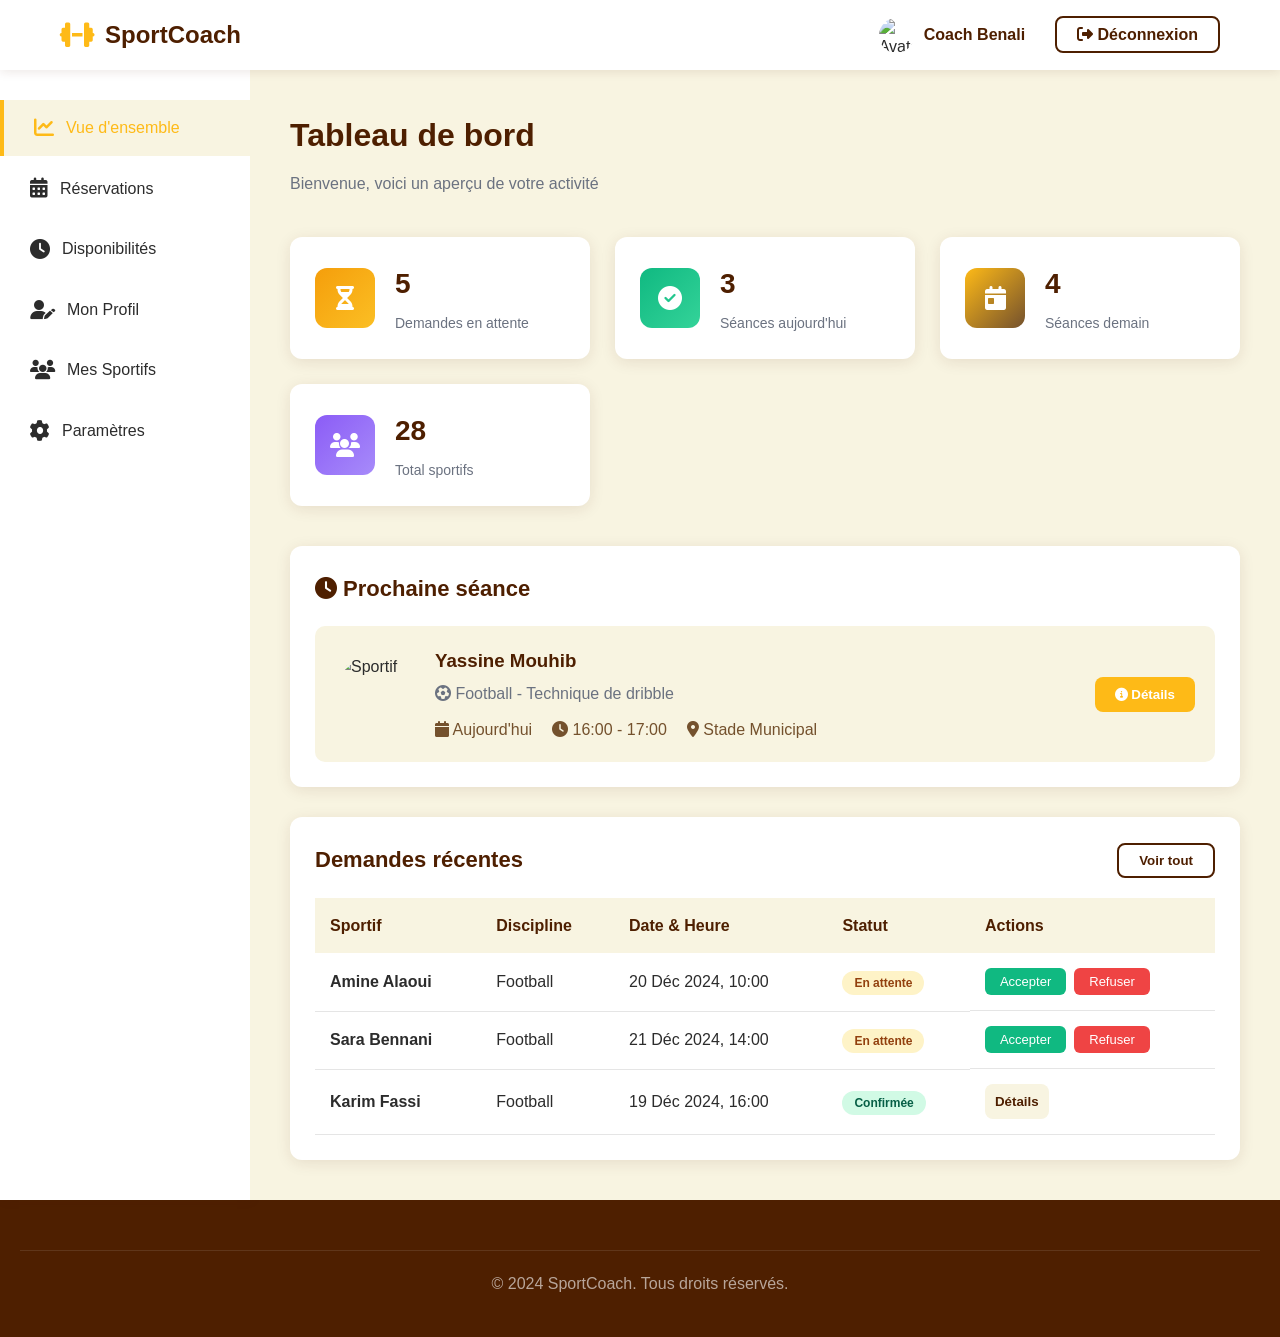
==== dashboard-athlete.html @ d8b82e39 "Choix du template du front-end" ====
<!DOCTYPE html>
<html lang="fr">
<head>
    <meta charset="UTF-8">
    <meta name="viewport" content="width=device-width, initial-scale=1.0">
    <title>Dashboard Coach - SportCoach</title>
    <link rel="stylesheet" href="https://cdnjs.cloudflare.com/ajax/libs/font-awesome/6.4.0/css/all.min.css">
    <link rel="stylesheet" href="style.css">
</head>
<body>
    <!-- Navigation -->
    <nav class="navbar" id="navbar">
        <div class="nav-container">
            <a href="index.html" class="logo">
                <i class="fas fa-dumbbell"></i>
                <span>SportCoach</span>
            </a>
            <ul class="nav-menu">
                <li style="display: flex; align-items: center; gap: 10px;">
                    <img src="https://ui-avatars.com/api/?name=Coach&background=FEBA17&color=fff" alt="Avatar" style="width: 35px; height: 35px; border-radius: 50%;">
                    <span style="color: var(--primary-dark); font-weight: 600;">Coach Benali</span>
                </li>
                <li><a href="index.html" class="btn-secondary"><i class="fas fa-sign-out-alt"></i> Déconnexion</a></li>
            </ul>
        </div>
    </nav>

    <!-- Dashboard Layout -->
    <div class="dashboard">
        <!-- Sidebar -->
        <aside class="sidebar">
            <ul class="sidebar-menu">
                <li class="sidebar-item">
                    <a href="#" class="sidebar-link active" onclick="showSection('overview')">
                        <i class="fas fa-chart-line"></i>
                        <span>Vue d'ensemble</span>
                    </a>
                </li>
                <li class="sidebar-item">
                    <a href="#" class="sidebar-link" onclick="showSection('bookings')">
                        <i class="fas fa-calendar-alt"></i>
                        <span>Réservations</span>
                    </a>
                </li>
                <li class="sidebar-item">
                    <a href="#" class="sidebar-link" onclick="showSection('availability')">
                        <i class="fas fa-clock"></i>
                        <span>Disponibilités</span>
                    </a>
                </li>
                <li class="sidebar-item">
                    <a href="#" class="sidebar-link" onclick="showSection('profile')">
                        <i class="fas fa-user-edit"></i>
                        <span>Mon Profil</span>
                    </a>
                </li>
                <li class="sidebar-item">
                    <a href="#" class="sidebar-link" onclick="showSection('athletes')">
                        <i class="fas fa-users"></i>
                        <span>Mes Sportifs</span>
                    </a>
                </li>
                <li class="sidebar-item">
                    <a href="#" class="sidebar-link" onclick="showSection('settings')">
                        <i class="fas fa-cog"></i>
                        <span>Paramètres</span>
                    </a>
                </li>
            </ul>
        </aside>

        <!-- Main Content -->
        <main class="main-content">
            <!-- Overview Section -->
            <div id="overviewSection" class="dashboard-section">
                <div class="dashboard-header">
                    <h1>Tableau de bord</h1>
                    <p style="color: var(--text-gray);">Bienvenue, voici un aperçu de votre activité</p>
                </div>

                <!-- Stats Grid -->
                <div class="stats-grid">
                    <div class="stat-card">
                        <div class="stat-icon pending">
                            <i class="fas fa-hourglass-half"></i>
                        </div>
                        <div class="stat-details">
                            <h3>5</h3>
                            <p>Demandes en attente</p>
                        </div>
                    </div>
                    <div class="stat-card">
                        <div class="stat-icon confirmed">
                            <i class="fas fa-check-circle"></i>
                        </div>
                        <div class="stat-details">
                            <h3>3</h3>
                            <p>Séances aujourd'hui</p>
                        </div>
                    </div>
                    <div class="stat-card">
                        <div class="stat-icon today">
                            <i class="fas fa-calendar-day"></i>
                        </div>
                        <div class="stat-details">
                            <h3>4</h3>
                            <p>Séances demain</p>
                        </div>
                    </div>
                    <div class="stat-card">
                        <div class="stat-icon tomorrow">
                            <i class="fas fa-users"></i>
                        </div>
                        <div class="stat-details">
                            <h3>28</h3>
                            <p>Total sportifs</p>
                        </div>
                    </div>
                </div>

                <!-- Next Session -->
                <div class="table-container" style="margin-bottom: 30px;">
                    <div class="table-header">
                        <h2><i class="fas fa-clock"></i> Prochaine séance</h2>
                    </div>
                    <div style="padding: 20px; display: flex; gap: 20px; align-items: center; background-color: var(--primary-light); border-radius: 10px;">
                        <img src="https://ui-avatars.com/api/?name=Yassine+M&background=74512D&color=fff" alt="Sportif" style="width: 80px; height: 80px; border-radius: 50%;">
                        <div style="flex: 1;">
                            <h3 style="color: var(--primary-dark); margin-bottom: 5px;">Yassine Mouhib</h3>
                            <p style="color: var(--text-gray); margin-bottom: 10px;"><i class="fas fa-futbol"></i> Football - Technique de dribble</p>
                            <div style="display: flex; gap: 20px;">
                                <span style="color: var(--primary-brown);"><i class="fas fa-calendar"></i> Aujourd'hui</span>
                                <span style="color: var(--primary-brown);"><i class="fas fa-clock"></i> 16:00 - 17:00</span>
                                <span style="color: var(--primary-brown);"><i class="fas fa-map-marker-alt"></i> Stade Municipal</span>
                            </div>
                        </div>
                        <button class="btn-primary" style="padding: 10px 20px;">
                            <i class="fas fa-info-circle"></i> Détails
                        </button>
                    </div>
                </div>

                <!-- Recent Bookings -->
                <div class="table-container">
                    <div class="table-header">
                        <h2>Demandes récentes</h2>
                        <button class="btn-secondary" onclick="showSection('bookings')">Voir tout</button>
                    </div>
                    <table>
                        <thead>
                            <tr>
                                <th>Sportif</th>
                                <th>Discipline</th>
                                <th>Date & Heure</th>
                                <th>Statut</th>
                                <th>Actions</th>
                            </tr>
                        </thead>
                        <tbody>
                            <tr>
                                <td><strong>Amine Alaoui</strong></td>
                                <td>Football</td>
                                <td>20 Déc 2024, 10:00</td>
                                <td><span class="status-badge pending">En attente</span></td>
                                <td class="action-buttons">
                                    <button class="btn-accept" onclick="handleBooking('accept', 1)">Accepter</button>
                                    <button class="btn-reject" onclick="handleBooking('reject', 1)">Refuser</button>
                                </td>
                            </tr>
                            <tr>
                                <td><strong>Sara Bennani</strong></td>
                                <td>Football</td>
                                <td>21 Déc 2024, 14:00</td>
                                <td><span class="status-badge pending">En attente</span></td>
                                <td class="action-buttons">
                                    <button class="btn-accept" onclick="handleBooking('accept', 2)">Accepter</button>
                                    <button class="btn-reject" onclick="handleBooking('reject', 2)">Refuser</button>
                                </td>
                            </tr>
                            <tr>
                                <td><strong>Karim Fassi</strong></td>
                                <td>Football</td>
                                <td>19 Déc 2024, 16:00</td>
                                <td><span class="status-badge confirmed">Confirmée</span></td>
                                <td><button class="btn-view" onclick="viewBookingDetails(3)">Détails</button></td>
                            </tr>
                        </tbody>
                    </table>
                </div>
            </div>

            <!-- Bookings Section -->
            <div id="bookingsSection" class="dashboard-section" style="display: none;">
                <div class="dashboard-header">
                    <h1>Gestion des Réservations</h1>
                    <p style="color: var(--text-gray);">Gérez toutes vos demandes de séances</p>
                </div>

                <div class="table-container">
                    <div class="table-header">
                        <h2>Toutes les réservations</h2>
                        <div style="display: flex; gap: 10px;">
                            <select class="form-control" style="width: auto; padding: 8px 15px;">
                                <option>Tous les statuts</option>
                                <option>En attente</option>
                                <option>Confirmées</option>
                                <option>Terminées</option>
                                <option>Annulées</option>
                            </select>
                        </div>
                    </div>
                    <table>
                        <thead>
                            <tr>
                                <th>ID</th>
                                <th>Sportif</th>
                                <th>Discipline</th>
                                <th>Date & Heure</th>
                                <th>Durée</th>
                                <th>Statut</th>
                                <th>Actions</th>
                            </tr>
                        </thead>
                        <tbody id="bookingsTable">
                            <!-- Populated by JavaScript -->
                        </tbody>
                    </table>
                </div>
            </div>

            <!-- Availability Section -->
            <div id="availabilitySection" class="dashboard-section" style="display: none;">
                <div class="dashboard-header">
                    <h1>Mes Disponibilités</h1>
                    <p style="color: var(--text-gray);">Gérez vos créneaux horaires disponibles</p>
                </div>

                <div class="table-container">
                    <div class="table-header">
                        <h2>Créneaux disponibles</h2>
                        <button class="btn-primary" onclick="addAvailability()">
                            <i class="fas fa-plus"></i> Ajouter un créneau
                        </button>
                    </div>
                    <div style="padding: 20px;">
                        <p style="color: var(--text-gray); text-align: center; padding: 40px;">
                            <i class="fas fa-calendar-plus" style="font-size: 48px; color: var(--primary-gold); margin-bottom: 15px; display: block;"></i>
                            Gérez vos disponibilités pour permettre aux sportifs de réserver des séances
                        </p>
                    </div>
                </div>
            </div>

            <!-- Profile Section -->
            <div id="profileSection" class="dashboard-section" style="display: none;">
                <div class="dashboard-header">
                    <h1>Mon Profil</h1>
                    <p style="color: var(--text-gray);">Modifiez vos informations professionnelles</p>
                </div>

                <div class="table-container">
                    <form id="profileForm" style="max-width: 800px; margin: 0 auto;">
                        <div style="text-align: center; margin-bottom: 30px;">
                            <img src="https://ui-avatars.com/api/?name=Coach+Benali&background=FEBA17&color=fff&size=120" alt="Photo" style="width: 120px; height: 120px; border-radius: 50%; margin-bottom: 15px;">
                            <button type="button" class="btn-secondary">
                                <i class="fas fa-camera"></i> Changer la photo
                            </button>
                        </div>

                        <div style="display: grid; grid-template-columns: 1fr 1fr; gap: 20px;">
                            <div class="form-group">
                                <label>Prénom</label>
                                <input type="text" class="form-control" value="Ahmed" style="padding-left: 15px;">
                            </div>
                            <div class="form-group">
                                <label>Nom</label>
                                <input type="text" class="form-control" value="Benali" style="padding-left: 15px;">
                            </div>
                        </div>

                        <div class="form-group">
                            <label>Email</label>
                            <input type="email" class="form-control" value="ahmed.benali@sportcoach.com" style="padding-left: 15px;">
                        </div>

                        <div class="form-group">
                            <label>Téléphone</label>
                            <input type="tel" class="form-control" value="+212 6XX-XXXXXX" style="padding-left: 15px;">
                        </div>

                        <div class="form-group">
                            <label>Biographie</label>
                            <textarea class="form-control" rows="4" style="padding: 15px; resize: vertical;">Coach de football professionnel avec 10 ans d'expérience...</textarea>
                        </div>

                        <div class="form-group">
                            <label>Spécialités</label>
                            <input type="text" class="form-control" value="Football, Technique, Tactique" style="padding-left: 15px;">
                        </div>

                        <div style="display: grid; grid-template-columns: 1fr 1fr; gap: 20px;">
                            <div class="form-group">
                                <label>Années d'expérience</label>
                                <input type="number" class="form-control" value="10" style="padding-left: 15px;">
                            </div>
                            <div class="form-group">
                                <label>Certifications</label>
                                <input type="text" class="form-control" value="CAF Licence A" style="padding-left: 15px;">
                            </div>
                        </div>

                        <button type="submit" class="btn-submit">
                            <i class="fas fa-save"></i> Enregistrer les modifications
                        </button>
                    </form>
                </div>
            </div>
        </main>
    </div>

    <!-- Footer -->
    <footer class="footer">
        <div class="footer-bottom" style="padding: 20px;">
            <p>&copy; 2024 SportCoach. Tous droits réservés.</p>
        </div>
    </footer>

    <script src="https://cdn.jsdelivr.net/npm/sweetalert2@11"></script>
    <script src="dashboard-coach.js"></script>
    <script src="main.js"></script>
</body>
</html>
---- style.css ----
/* ==================== VARIABLES CSS ==================== */
:root {
    --primary-dark: #4E1F00;
    --primary-brown: #74512D;
    --primary-gold: #FEBA17;
    --primary-light: #F8F4E1;
    --white: #ffffff;
    --text-dark: #2c2c2c;
    --text-gray: #6b7280;
    --success: #10b981;
    --danger: #ef4444;
    --warning: #f59e0b;
    --shadow: rgba(78, 31, 0, 0.1);
    --shadow-md: rgba(78, 31, 0, 0.15);
    --shadow-lg: rgba(78, 31, 0, 0.2);
}

/* ==================== RESET & BASE ==================== */
* {
    margin: 0;
    padding: 0;
    box-sizing: border-box;
}

body {
    font-family: 'Segoe UI', Tahoma, Geneva, Verdana, sans-serif;
    background-color: var(--primary-light);
    color: var(--text-dark);
    line-height: 1.6;
    overflow-x: hidden;
}

a {
    text-decoration: none;
    color: inherit;
}

img {
    max-width: 100%;
    height: auto;
    display: block;
}

button {
    cursor: pointer;
    border: none;
    outline: none;
    font-family: inherit;
}

input, textarea, select {
    font-family: inherit;
    outline: none;
}

/* ==================== NAVIGATION ==================== */
.navbar {
    background-color: var(--white);
    box-shadow: 0 2px 10px var(--shadow);
    position: fixed;
    top: 0;
    left: 0;
    right: 0;
    z-index: 1000;
    transition: all 0.3s ease;
}

.navbar.scrolled {
    box-shadow: 0 4px 20px var(--shadow-md);
}

.nav-container {
    max-width: 1200px;
    margin: 0 auto;
    padding: 0 20px;
    display: flex;
    justify-content: space-between;
    align-items: center;
    height: 70px;
}

.logo {
    display: flex;
    align-items: center;
    gap: 10px;
    font-size: 24px;
    font-weight: bold;
    color: var(--primary-dark);
}

.logo i {
    color: var(--primary-gold);
    font-size: 28px;
}

.nav-menu {
    display: flex;
    list-style: none;
    gap: 30px;
    align-items: center;
}

.nav-link {
    color: var(--text-dark);
    font-weight: 500;
    transition: color 0.3s ease;
    display: flex;
    align-items: center;
    gap: 5px;
}

.nav-link:hover {
    color: var(--primary-gold);
}

.nav-link i {
    font-size: 18px;
}

.btn-primary {
    background-color: var(--primary-gold);
    color: var(--white);
    padding: 10px 25px;
    border-radius: 8px;
    font-weight: 600;
    transition: all 0.3s ease;
}

.btn-primary:hover {
    background-color: var(--primary-brown);
    transform: translateY(-2px);
    box-shadow: 0 4px 12px var(--shadow-md);
}

.btn-secondary {
    background-color: transparent;
    color: var(--primary-dark);
    border: 2px solid var(--primary-dark);
    padding: 8px 20px;
    border-radius: 8px;
    font-weight: 600;
    transition: all 0.3s ease;
}

.btn-secondary:hover {
    background-color: var(--primary-dark);
    color: var(--white);
}

.mobile-menu-toggle {
    display: none;
    font-size: 24px;
    color: var(--primary-dark);
    background: none;
}

/* ==================== HERO SECTION ==================== */
.hero {
    margin-top: 70px;
    background: linear-gradient(135deg, var(--primary-light) 0%, #ffffff 100%);
    padding: 80px 20px;
    position: relative;
    overflow: hidden;
}

.hero::before {
    content: '';
    position: absolute;
    top: 0;
    right: 0;
    width: 500px;
    height: 500px;
    background: radial-gradient(circle, var(--primary-gold) 0%, transparent 70%);
    opacity: 0.1;
    border-radius: 50%;
}

.hero-container {
    max-width: 1200px;
    margin: 0 auto;
    display: grid;
    grid-template-columns: 1fr 1fr;
    gap: 60px;
    align-items: center;
}

.hero-content h1 {
    font-size: 48px;
    color: var(--primary-dark);
    margin-bottom: 20px;
    line-height: 1.2;
}

.hero-content .highlight {
    color: var(--primary-gold);
}

.hero-content p {
    font-size: 18px;
    color: var(--text-gray);
    margin-bottom: 30px;
}

.hero-buttons {
    display: flex;
    gap: 15px;
    flex-wrap: wrap;
}

.hero-image {
    position: relative;
}

.hero-image img {
    width: 100%;
    border-radius: 20px;
    box-shadow: 0 20px 60px var(--shadow-lg);
}

/* ==================== FEATURES SECTION ==================== */
.features {
    padding: 80px 20px;
    background-color: var(--white);
}

.section-title {
    text-align: center;
    margin-bottom: 60px;
}

.section-title h2 {
    font-size: 36px;
    color: var(--primary-dark);
    margin-bottom: 10px;
}

.section-title p {
    color: var(--text-gray);
    font-size: 16px;
}

.features-container {
    max-width: 1200px;
    margin: 0 auto;
    display: grid;
    grid-template-columns: repeat(auto-fit, minmax(280px, 1fr));
    gap: 40px;
}

.feature-card {
    background-color: var(--primary-light);
    padding: 40px 30px;
    border-radius: 15px;
    text-align: center;
    transition: all 0.3s ease;
    border: 2px solid transparent;
}

.feature-card:hover {
    transform: translateY(-10px);
    box-shadow: 0 15px 40px var(--shadow-md);
    border-color: var(--primary-gold);
}

.feature-icon {
    width: 70px;
    height: 70px;
    background: linear-gradient(135deg, var(--primary-gold), var(--primary-brown));
    border-radius: 50%;
    display: flex;
    align-items: center;
    justify-content: center;
    margin: 0 auto 20px;
    font-size: 28px;
    color: var(--white);
}

.feature-card h3 {
    font-size: 22px;
    color: var(--primary-dark);
    margin-bottom: 15px;
}

.feature-card p {
    color: var(--text-gray);
    line-height: 1.8;
}

/* ==================== COACH CARDS ==================== */
.coaches-section {
    padding: 80px 20px;
    background-color: var(--primary-light);
}

.coaches-grid {
    max-width: 1200px;
    margin: 0 auto;
    display: grid;
    grid-template-columns: repeat(auto-fill, minmax(300px, 1fr));
    gap: 30px;
}

.coach-card {
    background-color: var(--white);
    border-radius: 15px;
    overflow: hidden;
    box-shadow: 0 5px 20px var(--shadow);
    transition: all 0.3s ease;
}

.coach-card:hover {
    transform: translateY(-5px);
    box-shadow: 0 15px 40px var(--shadow-md);
}

.coach-image {
    width: 100%;
    height: 250px;
    object-fit: cover;
    background-color: var(--primary-light);
}

.coach-info {
    padding: 25px;
}

.coach-header {
    display: flex;
    justify-content: space-between;
    align-items: start;
    margin-bottom: 15px;
}

.coach-name {
    font-size: 22px;
    color: var(--primary-dark);
    margin-bottom: 5px;
}

.coach-specialty {
    color: var(--primary-gold);
    font-size: 14px;
    font-weight: 600;
}

.coach-rating {
    display: flex;
    align-items: center;
    gap: 5px;
    color: var(--primary-gold);
    font-weight: bold;
}

.coach-stats {
    display: flex;
    gap: 20px;
    margin-bottom: 15px;
    padding-bottom: 15px;
    border-bottom: 1px solid #e5e5e5;
}

.stat-item {
    display: flex;
    align-items: center;
    gap: 5px;
    color: var(--text-gray);
    font-size: 14px;
}

.stat-item i {
    color: var(--primary-brown);
}

.coach-tags {
    display: flex;
    flex-wrap: wrap;
    gap: 8px;
    margin-bottom: 20px;
}

.tag {
    background-color: var(--primary-light);
    color: var(--primary-brown);
    padding: 5px 12px;
    border-radius: 20px;
    font-size: 12px;
    font-weight: 500;
}

.coach-actions {
    display: flex;
    gap: 10px;
}

.btn-view {
    flex: 1;
    background-color: var(--primary-light);
    color: var(--primary-dark);
    padding: 10px;
    border-radius: 8px;
    font-weight: 600;
    transition: all 0.3s ease;
}

.btn-view:hover {
    background-color: var(--primary-brown);
    color: var(--white);
}

.btn-book {
    flex: 1;
    background-color: var(--primary-gold);
    color: var(--white);
    padding: 10px;
    border-radius: 8px;
    font-weight: 600;
    transition: all 0.3s ease;
}

.btn-book:hover {
    background-color: var(--primary-brown);
}

/* ==================== FORMS ==================== */
.form-container {
    max-width: 500px;
    margin: 100px auto 50px;
    background-color: var(--white);
    padding: 40px;
    border-radius: 15px;
    box-shadow: 0 10px 40px var(--shadow-md);
}

.form-header {
    text-align: center;
    margin-bottom: 30px;
}

.form-header h2 {
    font-size: 28px;
    color: var(--primary-dark);
    margin-bottom: 10px;
}

.form-header p {
    color: var(--text-gray);
}

.form-group {
    margin-bottom: 20px;
}

.form-group label {
    display: block;
    color: var(--primary-dark);
    font-weight: 600;
    margin-bottom: 8px;
}

.input-group {
    position: relative;
}

.input-group i {
    position: absolute;
    left: 15px;
    top: 50%;
    transform: translateY(-50%);
    color: var(--text-gray);
}

.form-control {
    width: 100%;
    padding: 12px 15px 12px 45px;
    border: 2px solid #e5e5e5;
    border-radius: 8px;
    font-size: 15px;
    transition: all 0.3s ease;
}

.form-control:focus {
    border-color: var(--primary-gold);
}

.form-control.error {
    border-color: var(--danger);
}

.error-message {
    color: var(--danger);
    font-size: 13px;
    margin-top: 5px;
    display: none;
}

.error-message.show {
    display: block;
}

.btn-submit {
    width: 100%;
    background-color: var(--primary-gold);
    color: var(--white);
    padding: 14px;
    border-radius: 8px;
    font-size: 16px;
    font-weight: 600;
    transition: all 0.3s ease;
    margin-top: 20px;
}

.btn-submit:hover {
    background-color: var(--primary-brown);
    transform: translateY(-2px);
    box-shadow: 0 5px 15px var(--shadow-md);
}

.form-footer {
    text-align: center;
    margin-top: 20px;
    color: var(--text-gray);
}

.form-footer a {
    color: var(--primary-gold);
    font-weight: 600;
}

/* ==================== DASHBOARD ==================== */
.dashboard {
    margin-top: 70px;
    display: flex;
    min-height: calc(100vh - 70px);
}

.sidebar {
    width: 250px;
    background-color: var(--white);
    box-shadow: 2px 0 10px var(--shadow);
    padding: 30px 0;
}

.sidebar-menu {
    list-style: none;
}

.sidebar-item {
    margin-bottom: 5px;
}

.sidebar-link {
    display: flex;
    align-items: center;
    gap: 12px;
    padding: 15px 30px;
    color: var(--text-dark);
    transition: all 0.3s ease;
}

.sidebar-link:hover,
.sidebar-link.active {
    background-color: var(--primary-light);
    color: var(--primary-gold);
    border-left: 4px solid var(--primary-gold);
}

.sidebar-link i {
    font-size: 20px;
}

.main-content {
    flex: 1;
    padding: 40px;
    background-color: var(--primary-light);
}

.dashboard-header {
    margin-bottom: 40px;
}

.dashboard-header h1 {
    font-size: 32px;
    color: var(--primary-dark);
    margin-bottom: 10px;
}

.stats-grid {
    display: grid;
    grid-template-columns: repeat(auto-fit, minmax(250px, 1fr));
    gap: 25px;
    margin-bottom: 40px;
}

.stat-card {
    background-color: var(--white);
    padding: 25px;
    border-radius: 12px;
    box-shadow: 0 3px 15px var(--shadow);
    display: flex;
    align-items: center;
    gap: 20px;
    transition: all 0.3s ease;
}

.stat-card:hover {
    transform: translateY(-3px);
    box-shadow: 0 8px 25px var(--shadow-md);
}

.stat-icon {
    width: 60px;
    height: 60px;
    border-radius: 12px;
    display: flex;
    align-items: center;
    justify-content: center;
    font-size: 24px;
    color: var(--white);
}

.stat-icon.pending {
    background: linear-gradient(135deg, var(--warning), #fbbf24);
}

.stat-icon.confirmed {
    background: linear-gradient(135deg, var(--success), #34d399);
}

.stat-icon.today {
    background: linear-gradient(135deg, var(--primary-gold), var(--primary-brown));
}

.stat-icon.tomorrow {
    background: linear-gradient(135deg, #8b5cf6, #a78bfa);
}

.stat-details h3 {
    font-size: 28px;
    color: var(--primary-dark);
    margin-bottom: 5px;
}

.stat-details p {
    color: var(--text-gray);
    font-size: 14px;
}

/* ==================== TABLE ==================== */
.table-container {
    background-color: var(--white);
    border-radius: 12px;
    padding: 25px;
    box-shadow: 0 3px 15px var(--shadow);
    overflow-x: auto;
}

.table-header {
    display: flex;
    justify-content: space-between;
    align-items: center;
    margin-bottom: 20px;
}

.table-header h2 {
    font-size: 22px;
    color: var(--primary-dark);
}

table {
    width: 100%;
    border-collapse: collapse;
}

thead th {
    background-color: var(--primary-light);
    color: var(--primary-dark);
    padding: 15px;
    text-align: left;
    font-weight: 600;
}

tbody td {
    padding: 15px;
    border-bottom: 1px solid #e5e5e5;
}

tbody tr:hover {
    background-color: var(--primary-light);
}

.status-badge {
    padding: 5px 12px;
    border-radius: 20px;
    font-size: 12px;
    font-weight: 600;
}

.status-badge.pending {
    background-color: #fef3c7;
    color: #92400e;
}

.status-badge.confirmed {
    background-color: #d1fae5;
    color: #065f46;
}

.status-badge.cancelled {
    background-color: #fee2e2;
    color: #991b1b;
}

.action-buttons {
    display: flex;
    gap: 8px;
}

.btn-accept {
    background-color: var(--success);
    color: var(--white);
    padding: 6px 15px;
    border-radius: 6px;
    font-size: 13px;
    transition: all 0.3s ease;
}

.btn-accept:hover {
    background-color: #059669;
}

.btn-reject {
    background-color: var(--danger);
    color: var(--white);
    padding: 6px 15px;
    border-radius: 6px;
    font-size: 13px;
    transition: all 0.3s ease;
}

.btn-reject:hover {
    background-color: #dc2626;
}

/* ==================== MODAL ==================== */
.modal {
    display: none;
    position: fixed;
    top: 0;
    left: 0;
    width: 100%;
    height: 100%;
    background-color: rgba(0, 0, 0, 0.6);
    z-index: 2000;
    align-items: center;
    justify-content: center;
}

.modal.show {
    display: flex;
}

.modal-content {
    background-color: var(--white);
    border-radius: 15px;
    padding: 30px;
    max-width: 600px;
    width: 90%;
    max-height: 90vh;
    overflow-y: auto;
    position: relative;
    animation: modalSlideIn 0.3s ease;
}

@keyframes modalSlideIn {
    from {
        transform: translateY(-50px);
        opacity: 0;
    }
    to {
        transform: translateY(0);
        opacity: 1;
    }
}

.modal-header {
    display: flex;
    justify-content: space-between;
    align-items: center;
    margin-bottom: 20px;
    padding-bottom: 15px;
    border-bottom: 2px solid var(--primary-light);
}

.modal-header h3 {
    font-size: 24px;
    color: var(--primary-dark);
}

.close-modal {
    font-size: 28px;
    color: var(--text-gray);
    background: none;
    transition: color 0.3s ease;
}

.close-modal:hover {
    color: var(--danger);
}

/* ==================== FOOTER ==================== */
.footer {
    background-color: var(--primary-dark);
    color: var(--white);
    padding: 50px 20px 20px;
}

.footer-container {
    max-width: 1200px;
    margin: 0 auto;
    display: grid;
    grid-template-columns: repeat(auto-fit, minmax(250px, 1fr));
    gap: 40px;
    margin-bottom: 30px;
}

.footer-section h3 {
    font-size: 20px;
    margin-bottom: 20px;
    color: var(--primary-gold);
}

.footer-section p {
    color: rgba(255, 255, 255, 0.8);
    line-height: 1.8;
}

.footer-links {
    list-style: none;
}

.footer-links li {
    margin-bottom: 10px;
}

.footer-links a {
    color: rgba(255, 255, 255, 0.8);
    transition: color 0.3s ease;
}

.footer-links a:hover {
    color: var(--primary-gold);
}

.social-links {
    display: flex;
    gap: 15px;
    margin-top: 15px;
}

.social-links a {
    width: 40px;
    height: 40px;
    background-color: rgba(255, 255, 255, 0.1);
    border-radius: 50%;
    display: flex;
    align-items: center;
    justify-content: center;
    color: var(--white);
    transition: all 0.3s ease;
}

.social-links a:hover {
    background-color: var(--primary-gold);
    transform: translateY(-3px);
}

.footer-bottom {
    text-align: center;
    padding-top: 20px;
    border-top: 1px solid rgba(255, 255, 255, 0.1);
    color: rgba(255, 255, 255, 0.6);
}

/* ==================== RESPONSIVE ==================== */
@media (max-width: 768px) {
    .mobile-menu-toggle {
        display: block;
    }

    .nav-menu {
        position: absolute;
        top: 70px;
        left: 0;
        right: 0;
        background-color: var(--white);
        flex-direction: column;
        padding: 20px;
        box-shadow: 0 5px 20px var(--shadow);
        display: none;
    }

    .nav-menu.active {
        display: flex;
    }

    .hero-container {
        grid-template-columns: 1fr;
        gap: 40px;
    }

    .hero-content h1 {
        font-size: 36px;
    }

    .dashboard {
        flex-direction: column;
    }

    .sidebar {
        width: 100%;
    }

    .stats-grid {
        grid-template-columns: 1fr;
    }

    .table-container {
        overflow-x: scroll;
    }
}

@media (max-width: 480px) {
    .hero-content h1 {
        font-size: 28px;
    }

    .hero-buttons {
        flex-direction: column;
    }

    .btn-primary, .btn-secondary {
        width: 100%;
        text-align: center;
    }
}
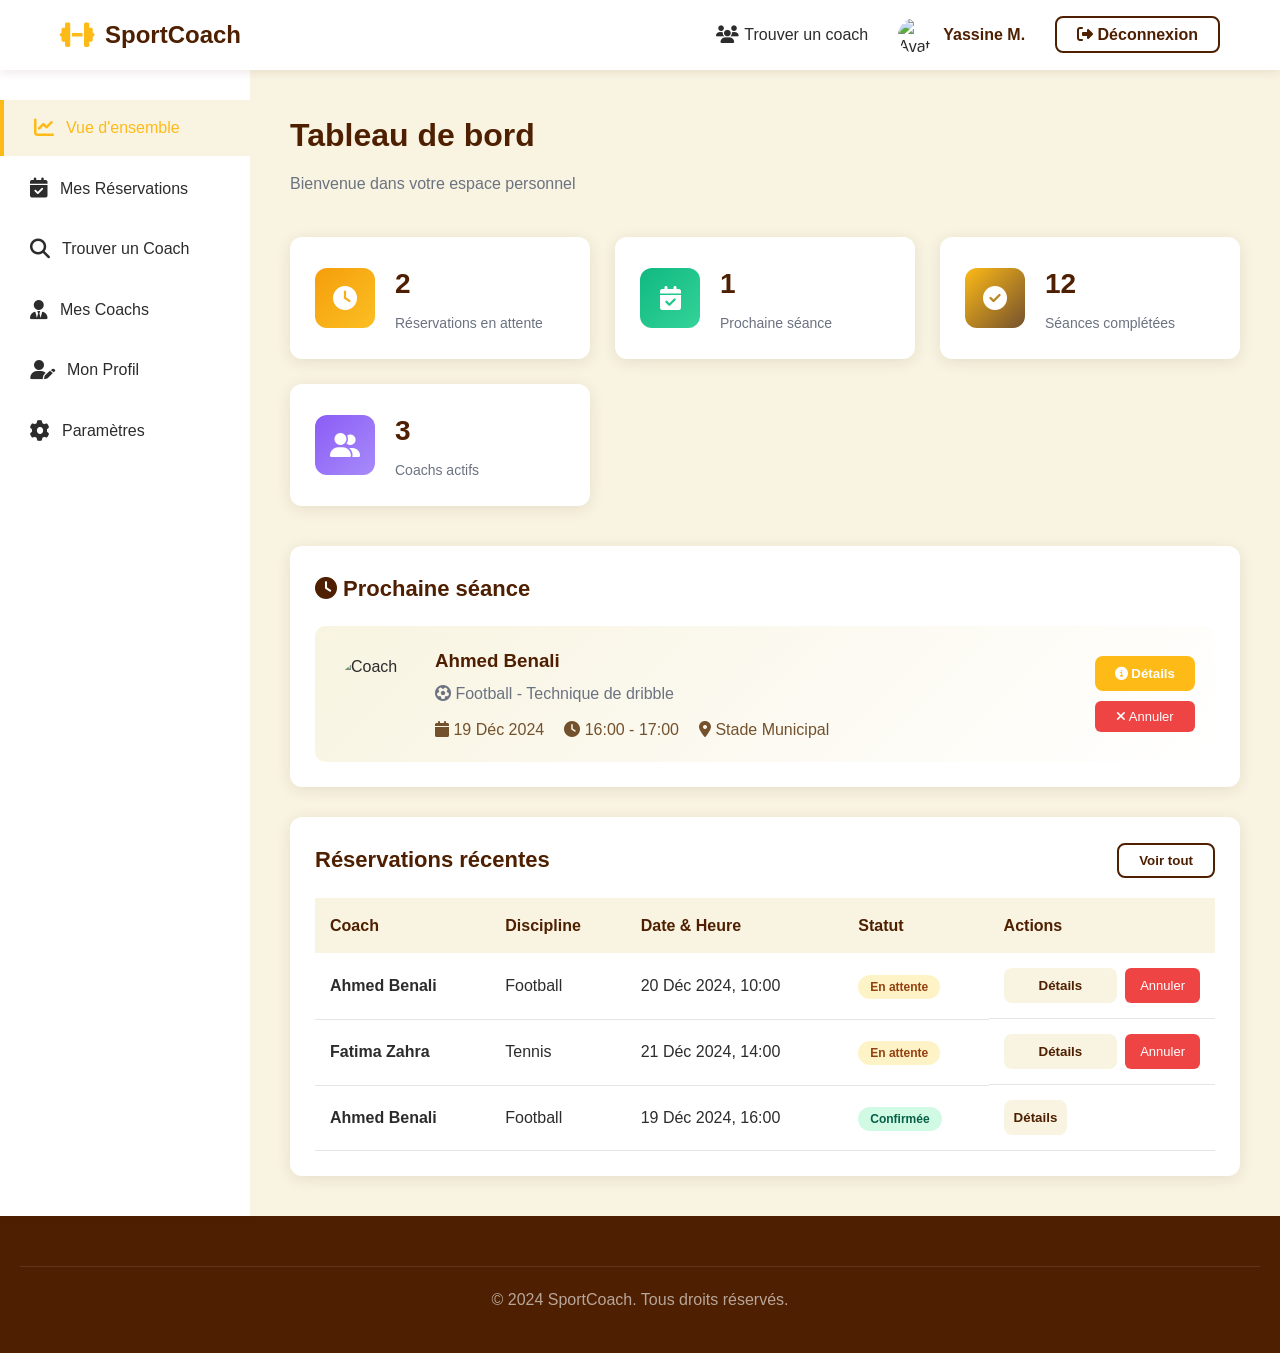
==== commit 2f456d48: "Création du base données avec la tables" ====
--- a/dashboard-athlete.html
+++ b/dashboard-athlete.html
@@ -3,7 +3,7 @@
 <head>
     <meta charset="UTF-8">
     <meta name="viewport" content="width=device-width, initial-scale=1.0">
-    <title>Dashboard Coach - SportCoach</title>
+    <title>Mon Espace - SportCoach</title>
     <link rel="stylesheet" href="https://cdnjs.cloudflare.com/ajax/libs/font-awesome/6.4.0/css/all.min.css">
     <link rel="stylesheet" href="style.css">
 </head>
@@ -16,9 +16,10 @@
                 <span>SportCoach</span>
             </a>
             <ul class="nav-menu">
+                <li><a href="coaches.html" class="nav-link"><i class="fas fa-users"></i> Trouver un coach</a></li>
                 <li style="display: flex; align-items: center; gap: 10px;">
-                    <img src="https://ui-avatars.com/api/?name=Coach&background=FEBA17&color=fff" alt="Avatar" style="width: 35px; height: 35px; border-radius: 50%;">
-                    <span style="color: var(--primary-dark); font-weight: 600;">Coach Benali</span>
+                    <img src="https://ui-avatars.com/api/?name=Sportif&background=74512D&color=fff" alt="Avatar" style="width: 35px; height: 35px; border-radius: 50%;">
+                    <span style="color: var(--primary-dark); font-weight: 600;">Yassine M.</span>
                 </li>
                 <li><a href="index.html" class="btn-secondary"><i class="fas fa-sign-out-alt"></i> Déconnexion</a></li>
             </ul>
@@ -37,27 +38,27 @@
                     </a>
                 </li>
                 <li class="sidebar-item">
-                    <a href="#" class="sidebar-link" onclick="showSection('bookings')">
-                        <i class="fas fa-calendar-alt"></i>
-                        <span>Réservations</span>
-                    </a>
-                </li>
-                <li class="sidebar-item">
-                    <a href="#" class="sidebar-link" onclick="showSection('availability')">
-                        <i class="fas fa-clock"></i>
-                        <span>Disponibilités</span>
+                    <a href="#" class="sidebar-link" onclick="showSection('mybookings')">
+                        <i class="fas fa-calendar-check"></i>
+                        <span>Mes Réservations</span>
+                    </a>
+                </li>
+                <li class="sidebar-item">
+                    <a href="coaches.html" class="sidebar-link">
+                        <i class="fas fa-search"></i>
+                        <span>Trouver un Coach</span>
+                    </a>
+                </li>
+                <li class="sidebar-item">
+                    <a href="#" class="sidebar-link" onclick="showSection('mycoaches')">
+                        <i class="fas fa-user-tie"></i>
+                        <span>Mes Coachs</span>
                     </a>
                 </li>
                 <li class="sidebar-item">
                     <a href="#" class="sidebar-link" onclick="showSection('profile')">
                         <i class="fas fa-user-edit"></i>
                         <span>Mon Profil</span>
-                    </a>
-                </li>
-                <li class="sidebar-item">
-                    <a href="#" class="sidebar-link" onclick="showSection('athletes')">
-                        <i class="fas fa-users"></i>
-                        <span>Mes Sportifs</span>
                     </a>
                 </li>
                 <li class="sidebar-item">
@@ -75,81 +76,86 @@
             <div id="overviewSection" class="dashboard-section">
                 <div class="dashboard-header">
                     <h1>Tableau de bord</h1>
-                    <p style="color: var(--text-gray);">Bienvenue, voici un aperçu de votre activité</p>
+                    <p style="color: var(--text-gray);">Bienvenue dans votre espace personnel</p>
                 </div>
 
                 <!-- Stats Grid -->
                 <div class="stats-grid">
                     <div class="stat-card">
                         <div class="stat-icon pending">
-                            <i class="fas fa-hourglass-half"></i>
+                            <i class="fas fa-clock"></i>
                         </div>
                         <div class="stat-details">
-                            <h3>5</h3>
-                            <p>Demandes en attente</p>
+                            <h3>2</h3>
+                            <p>Réservations en attente</p>
                         </div>
                     </div>
                     <div class="stat-card">
                         <div class="stat-icon confirmed">
+                            <i class="fas fa-calendar-check"></i>
+                        </div>
+                        <div class="stat-details">
+                            <h3>1</h3>
+                            <p>Prochaine séance</p>
+                        </div>
+                    </div>
+                    <div class="stat-card">
+                        <div class="stat-icon today">
                             <i class="fas fa-check-circle"></i>
+                        </div>
+                        <div class="stat-details">
+                            <h3>12</h3>
+                            <p>Séances complétées</p>
+                        </div>
+                    </div>
+                    <div class="stat-card">
+                        <div class="stat-icon tomorrow">
+                            <i class="fas fa-user-friends"></i>
                         </div>
                         <div class="stat-details">
                             <h3>3</h3>
-                            <p>Séances aujourd'hui</p>
-                        </div>
-                    </div>
-                    <div class="stat-card">
-                        <div class="stat-icon today">
-                            <i class="fas fa-calendar-day"></i>
-                        </div>
-                        <div class="stat-details">
-                            <h3>4</h3>
-                            <p>Séances demain</p>
-                        </div>
-                    </div>
-                    <div class="stat-card">
-                        <div class="stat-icon tomorrow">
-                            <i class="fas fa-users"></i>
-                        </div>
-                        <div class="stat-details">
-                            <h3>28</h3>
-                            <p>Total sportifs</p>
-                        </div>
-                    </div>
-                </div>
-
-                <!-- Next Session -->
+                            <p>Coachs actifs</p>
+                        </div>
+                    </div>
+                </div>
+
+                <!-- Next Session Card -->
                 <div class="table-container" style="margin-bottom: 30px;">
                     <div class="table-header">
                         <h2><i class="fas fa-clock"></i> Prochaine séance</h2>
                     </div>
-                    <div style="padding: 20px; display: flex; gap: 20px; align-items: center; background-color: var(--primary-light); border-radius: 10px;">
-                        <img src="https://ui-avatars.com/api/?name=Yassine+M&background=74512D&color=fff" alt="Sportif" style="width: 80px; height: 80px; border-radius: 50%;">
+                    <div style="padding: 20px; display: flex; gap: 20px; align-items: center; background: linear-gradient(135deg, var(--primary-light) 0%, #ffffff 100%); border-radius: 10px;">
+                        <img src="https://ui-avatars.com/api/?name=Ahmed+Benali&background=FEBA17&color=fff" alt="Coach" style="width: 80px; height: 80px; border-radius: 50%;">
                         <div style="flex: 1;">
-                            <h3 style="color: var(--primary-dark); margin-bottom: 5px;">Yassine Mouhib</h3>
+                            <h3 style="color: var(--primary-dark); margin-bottom: 5px;">Ahmed Benali</h3>
                             <p style="color: var(--text-gray); margin-bottom: 10px;"><i class="fas fa-futbol"></i> Football - Technique de dribble</p>
-                            <div style="display: flex; gap: 20px;">
-                                <span style="color: var(--primary-brown);"><i class="fas fa-calendar"></i> Aujourd'hui</span>
+                            <div style="display: flex; gap: 20px; flex-wrap: wrap;">
+                                <span style="color: var(--primary-brown);"><i class="fas fa-calendar"></i> 19 Déc 2024</span>
                                 <span style="color: var(--primary-brown);"><i class="fas fa-clock"></i> 16:00 - 17:00</span>
                                 <span style="color: var(--primary-brown);"><i class="fas fa-map-marker-alt"></i> Stade Municipal</span>
                             </div>
                         </div>
-                        <button class="btn-primary" style="padding: 10px 20px;">
-                            <i class="fas fa-info-circle"></i> Détails
-                        </button>
+                        <div style="display: flex; gap: 10px; flex-direction: column;">
+                            <button class="btn-primary" style="padding: 10px 20px; white-space: nowrap;">
+                                <i class="fas fa-info-circle"></i> Détails
+                            </button>
+                            <button class="btn-reject" style="padding: 8px 20px; white-space: nowrap;">
+                                <i class="fas fa-times"></i> Annuler
+                            </button>
+                        </div>
                     </div>
                 </div>
 
                 <!-- Recent Bookings -->
                 <div class="table-container">
                     <div class="table-header">
-                        <h2>Demandes récentes</h2>
-                        <button class="btn-secondary" onclick="showSection('bookings')">Voir tout</button>
+                        <h2>Réservations récentes</h2>
+                        <button class="btn-secondary" onclick="showSection('mybookings')">Voir tout</button>
                     </div>
                     <table>
                         <thead>
                             <tr>
-                                <th>Sportif</th>
+                                <th>Coach</th>
                                 <th>Discipline</th>
                                 <th>Date & Heure</th>
                                 <th>Statut</th>
@@ -158,27 +164,27 @@
                         </thead>
                         <tbody>
                             <tr>
-                                <td><strong>Amine Alaoui</strong></td>
+                                <td><strong>Ahmed Benali</strong></td>
                                 <td>Football</td>
                                 <td>20 Déc 2024, 10:00</td>
                                 <td><span class="status-badge pending">En attente</span></td>
                                 <td class="action-buttons">
-                                    <button class="btn-accept" onclick="handleBooking('accept', 1)">Accepter</button>
-                                    <button class="btn-reject" onclick="handleBooking('reject', 1)">Refuser</button>
+                                    <button class="btn-view" onclick="viewBookingDetails(1)">Détails</button>
+                                    <button class="btn-reject" onclick="cancelBooking(1)">Annuler</button>
                                 </td>
                             </tr>
                             <tr>
-                                <td><strong>Sara Bennani</strong></td>
-                                <td>Football</td>
+                                <td><strong>Fatima Zahra</strong></td>
+                                <td>Tennis</td>
                                 <td>21 Déc 2024, 14:00</td>
                                 <td><span class="status-badge pending">En attente</span></td>
                                 <td class="action-buttons">
-                                    <button class="btn-accept" onclick="handleBooking('accept', 2)">Accepter</button>
-                                    <button class="btn-reject" onclick="handleBooking('reject', 2)">Refuser</button>
+                                    <button class="btn-view" onclick="viewBookingDetails(2)">Détails</button>
+                                    <button class="btn-reject" onclick="cancelBooking(2)">Annuler</button>
                                 </td>
                             </tr>
                             <tr>
-                                <td><strong>Karim Fassi</strong></td>
+                                <td><strong>Ahmed Benali</strong></td>
                                 <td>Football</td>
                                 <td>19 Déc 2024, 16:00</td>
                                 <td><span class="status-badge confirmed">Confirmée</span></td>
@@ -189,16 +195,16 @@
                 </div>
             </div>
 
-            <!-- Bookings Section -->
-            <div id="bookingsSection" class="dashboard-section" style="display: none;">
+            <!-- My Bookings Section -->
+            <div id="mybookingsSection" class="dashboard-section" style="display: none;">
                 <div class="dashboard-header">
-                    <h1>Gestion des Réservations</h1>
-                    <p style="color: var(--text-gray);">Gérez toutes vos demandes de séances</p>
+                    <h1>Mes Réservations</h1>
+                    <p style="color: var(--text-gray);">Gérez toutes vos séances sportives</p>
                 </div>
 
                 <div class="table-container">
                     <div class="table-header">
-                        <h2>Toutes les réservations</h2>
+                        <h2>Toutes mes réservations</h2>
                         <div style="display: flex; gap: 10px;">
                             <select class="form-control" style="width: auto; padding: 8px 15px;">
                                 <option>Tous les statuts</option>
@@ -207,13 +213,16 @@
                                 <option>Terminées</option>
                                 <option>Annulées</option>
                             </select>
+                            <button class="btn-primary" onclick="window.location.href='coaches.html'">
+                                <i class="fas fa-plus"></i> Nouvelle réservation
+                            </button>
                         </div>
                     </div>
                     <table>
                         <thead>
                             <tr>
                                 <th>ID</th>
-                                <th>Sportif</th>
+                                <th>Coach</th>
                                 <th>Discipline</th>
                                 <th>Date & Heure</th>
                                 <th>Durée</th>
@@ -221,32 +230,85 @@
                                 <th>Actions</th>
                             </tr>
                         </thead>
-                        <tbody id="bookingsTable">
+                        <tbody id="allBookingsTable">
                             <!-- Populated by JavaScript -->
                         </tbody>
                     </table>
                 </div>
             </div>
 
-            <!-- Availability Section -->
-            <div id="availabilitySection" class="dashboard-section" style="display: none;">
+            <!-- My Coaches Section -->
+            <div id="mycoachesSection" class="dashboard-section" style="display: none;">
                 <div class="dashboard-header">
-                    <h1>Mes Disponibilités</h1>
-                    <p style="color: var(--text-gray);">Gérez vos créneaux horaires disponibles</p>
-                </div>
-
-                <div class="table-container">
-                    <div class="table-header">
-                        <h2>Créneaux disponibles</h2>
-                        <button class="btn-primary" onclick="addAvailability()">
-                            <i class="fas fa-plus"></i> Ajouter un créneau
-                        </button>
-                    </div>
-                    <div style="padding: 20px;">
-                        <p style="color: var(--text-gray); text-align: center; padding: 40px;">
-                            <i class="fas fa-calendar-plus" style="font-size: 48px; color: var(--primary-gold); margin-bottom: 15px; display: block;"></i>
-                            Gérez vos disponibilités pour permettre aux sportifs de réserver des séances
-                        </p>
+                    <h1>Mes Coachs</h1>
+                    <p style="color: var(--text-gray);">Les coachs avec qui vous travaillez</p>
+                </div>
+
+                <div class="coaches-grid" style="max-width: 1200px;">
+                    <div class="coach-card">
+                        <img src="https://images.unsplash.com/photo-1605454621097-d3a93d4e3f5f?w=400&h=300&fit=crop" alt="Coach" class="coach-image">
+                        <div class="coach-info">
+                            <div class="coach-header">
+                                <div>
+                                    <h3 class="coach-name">Ahmed Benali</h3>
+                                    <p class="coach-specialty">Football</p>
+                                </div>
+                                <div class="coach-rating">
+                                    <i class="fas fa-star"></i> 4.9
+                                </div>
+                            </div>
+                            <div class="coach-stats">
+                                <div class="stat-item">
+                                    <i class="fas fa-check-circle"></i>
+                                    <span>8 séances</span>
+                                </div>
+                                <div class="stat-item">
+                                    <i class="fas fa-calendar"></i>
+                                    <span>Depuis 2 mois</span>
+                                </div>
+                            </div>
+                            <div class="coach-actions">
+                                <button class="btn-view" onclick="viewCoachProfile(1)">
+                                    <i class="fas fa-eye"></i> Voir profil
+                                </button>
+                                <button class="btn-book" onclick="bookSession(1)">
+                                    <i class="fas fa-calendar-plus"></i> Réserver
+                                </button>
+                            </div>
+                        </div>
+                    </div>
+
+                    <div class="coach-card">
+                        <img src="https://images.unsplash.com/photo-1622163642998-1ea32b0bbc67?w=400&h=300&fit=crop" alt="Coach" class="coach-image">
+                        <div class="coach-info">
+                            <div class="coach-header">
+                                <div>
+                                    <h3 class="coach-name">Fatima Zahra</h3>
+                                    <p class="coach-specialty">Tennis</p>
+                                </div>
+                                <div class="coach-rating">
+                                    <i class="fas fa-star"></i> 5.0
+                                </div>
+                            </div>
+                            <div class="coach-stats">
+                                <div class="stat-item">
+                                    <i class="fas fa-check-circle"></i>
+                                    <span>4 séances</span>
+                                </div>
+                                <div class="stat-item">
+                                    <i class="fas fa-calendar"></i>
+                                    <span>Depuis 1 mois</span>
+                                </div>
+                            </div>
+                            <div class="coach-actions">
+                                <button class="btn-view" onclick="viewCoachProfile(2)">
+                                    <i class="fas fa-eye"></i> Voir profil
+                                </button>
+                                <button class="btn-book" onclick="bookSession(2)">
+                                    <i class="fas fa-calendar-plus"></i> Réserver
+                                </button>
+                            </div>
+                        </div>
                     </div>
                 </div>
             </div>
@@ -255,13 +317,13 @@
             <div id="profileSection" class="dashboard-section" style="display: none;">
                 <div class="dashboard-header">
                     <h1>Mon Profil</h1>
-                    <p style="color: var(--text-gray);">Modifiez vos informations professionnelles</p>
+                    <p style="color: var(--text-gray);">Modifiez vos informations personnelles</p>
                 </div>
 
                 <div class="table-container">
-                    <form id="profileForm" style="max-width: 800px; margin: 0 auto;">
+                    <form id="athleteProfileForm" style="max-width: 700px; margin: 0 auto;">
                         <div style="text-align: center; margin-bottom: 30px;">
-                            <img src="https://ui-avatars.com/api/?name=Coach+Benali&background=FEBA17&color=fff&size=120" alt="Photo" style="width: 120px; height: 120px; border-radius: 50%; margin-bottom: 15px;">
+                            <img src="https://ui-avatars.com/api/?name=Yassine+M&background=74512D&color=fff&size=120" alt="Photo" style="width: 120px; height: 120px; border-radius: 50%; margin-bottom: 15px;">
                             <button type="button" class="btn-secondary">
                                 <i class="fas fa-camera"></i> Changer la photo
                             </button>
@@ -270,17 +332,17 @@
                         <div style="display: grid; grid-template-columns: 1fr 1fr; gap: 20px;">
                             <div class="form-group">
                                 <label>Prénom</label>
-                                <input type="text" class="form-control" value="Ahmed" style="padding-left: 15px;">
+                                <input type="text" class="form-control" value="Yassine" style="padding-left: 15px;">
                             </div>
                             <div class="form-group">
                                 <label>Nom</label>
-                                <input type="text" class="form-control" value="Benali" style="padding-left: 15px;">
+                                <input type="text" class="form-control" value="Mouhib" style="padding-left: 15px;">
                             </div>
                         </div>
 
                         <div class="form-group">
                             <label>Email</label>
-                            <input type="email" class="form-control" value="ahmed.benali@sportcoach.com" style="padding-left: 15px;">
+                            <input type="email" class="form-control" value="yassine.m@email.com" style="padding-left: 15px;">
                         </div>
 
                         <div class="form-group">
@@ -289,24 +351,13 @@
                         </div>
 
                         <div class="form-group">
-                            <label>Biographie</label>
-                            <textarea class="form-control" rows="4" style="padding: 15px; resize: vertical;">Coach de football professionnel avec 10 ans d'expérience...</textarea>
+                            <label>Date de naissance</label>
+                            <input type="date" class="form-control" value="1995-03-15" style="padding-left: 15px;">
                         </div>
 
                         <div class="form-group">
-                            <label>Spécialités</label>
-                            <input type="text" class="form-control" value="Football, Technique, Tactique" style="padding-left: 15px;">
-                        </div>
-
-                        <div style="display: grid; grid-template-columns: 1fr 1fr; gap: 20px;">
-                            <div class="form-group">
-                                <label>Années d'expérience</label>
-                                <input type="number" class="form-control" value="10" style="padding-left: 15px;">
-                            </div>
-                            <div class="form-group">
-                                <label>Certifications</label>
-                                <input type="text" class="form-control" value="CAF Licence A" style="padding-left: 15px;">
-                            </div>
+                            <label>Sports d'intérêt</label>
+                            <input type="text" class="form-control" value="Football, Tennis" style="padding-left: 15px;" placeholder="Séparés par des virgules">
                         </div>
 
                         <button type="submit" class="btn-submit">
@@ -326,7 +377,7 @@
     </footer>
 
     <script src="https://cdn.jsdelivr.net/npm/sweetalert2@11"></script>
-    <script src="dashboard-coach.js"></script>
+    <script src="athlete-space.js"></script>
     <script src="main.js"></script>
 </body>
 </html>
